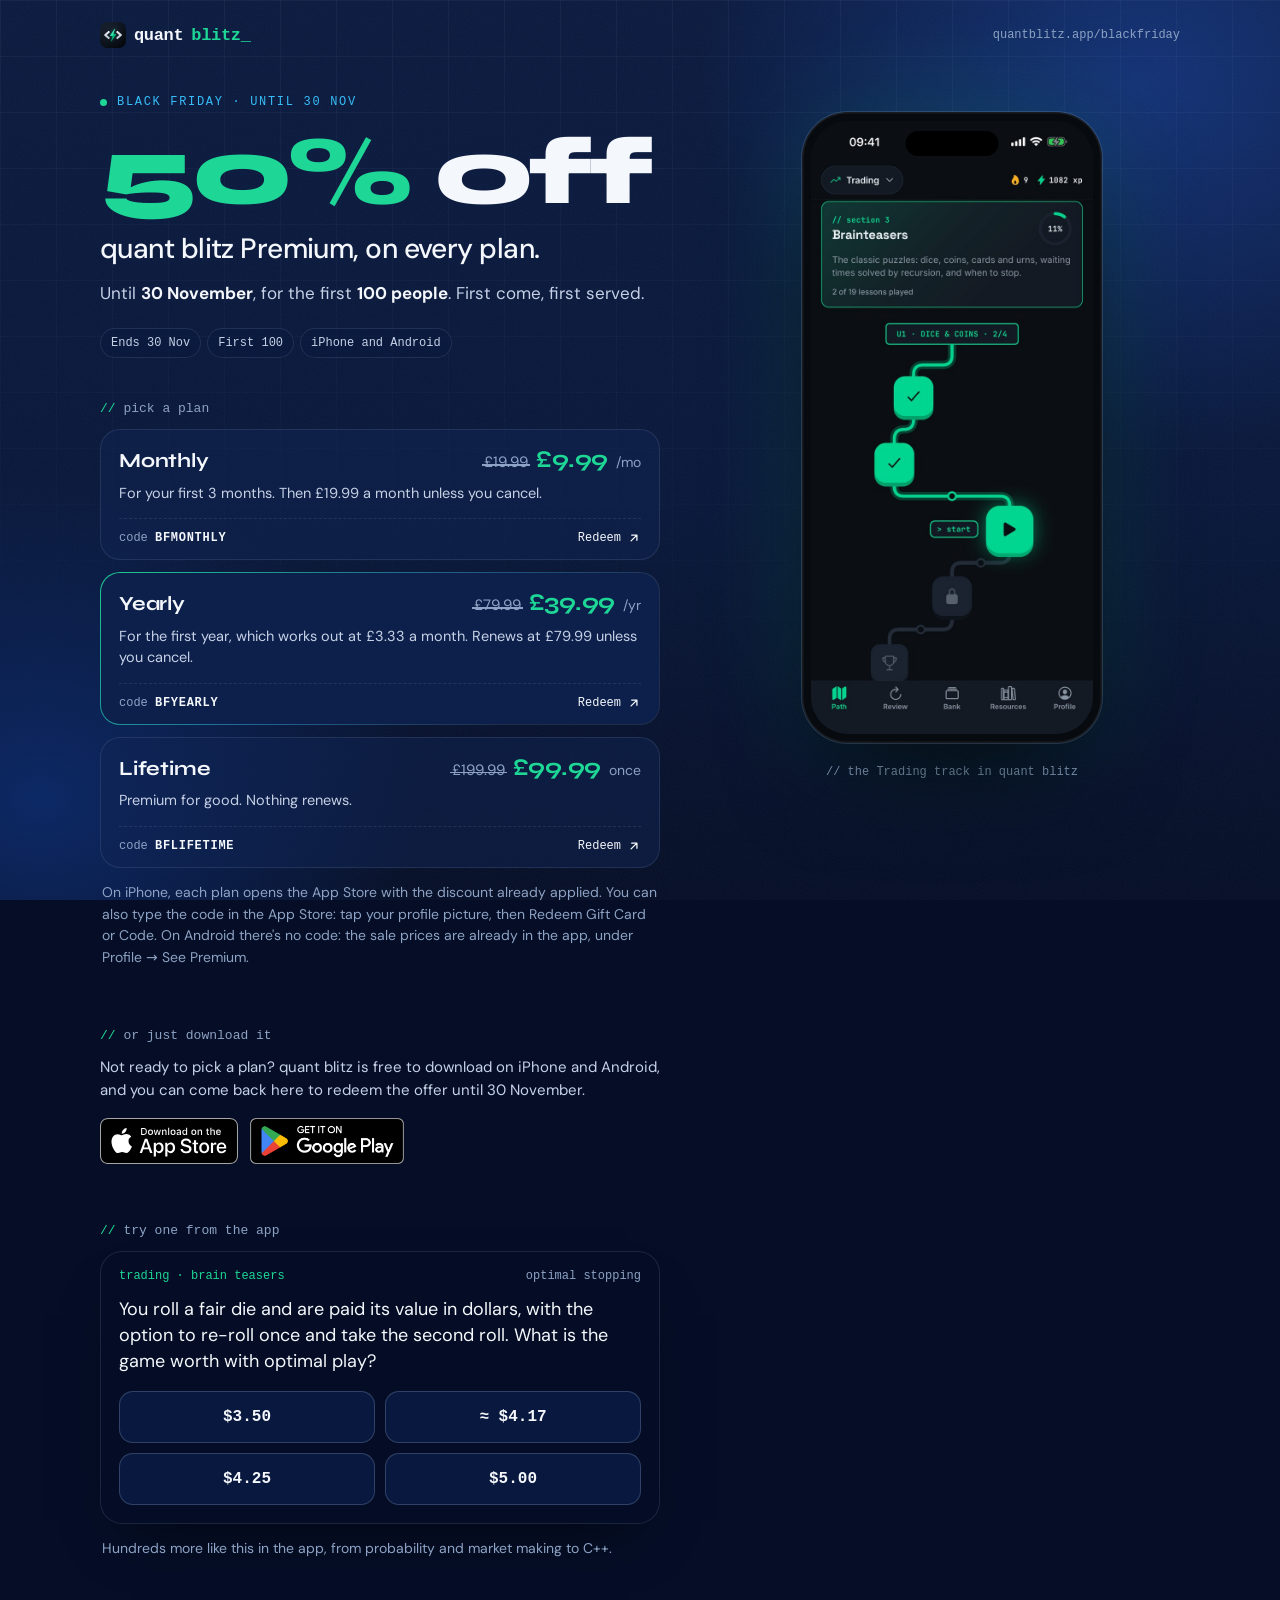
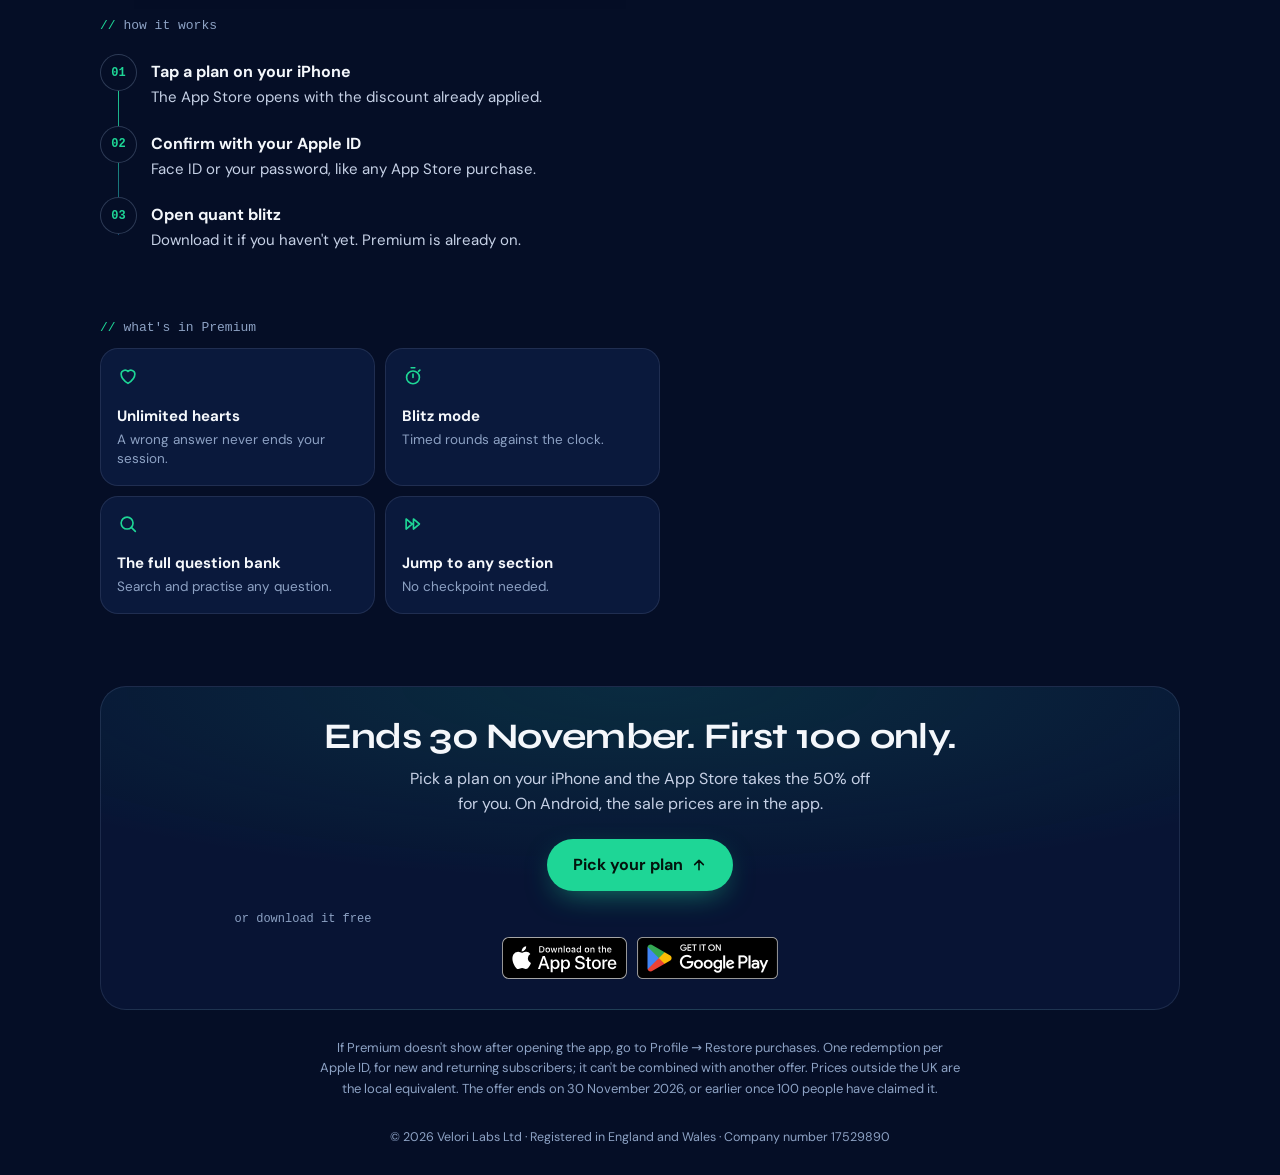
==== blackfriday/index.html @ fae6f314 "Update quant blitz pages" ====
<!doctype html>
<html lang="en-GB">
  <head>
    <meta charset="utf-8" />
    <meta name="viewport" content="width=device-width, initial-scale=1, viewport-fit=cover" />
    <title>Black Friday: 50% off quant blitz Premium</title>
    <meta
      name="description"
      content="Black Friday: 50% off quant blitz Premium on every plan, monthly, yearly or lifetime. Until 30 November, first 100 only."
    />
    <meta name="robots" content="noindex" />
    <link rel="canonical" href="https://quantblitz.app/blackfriday/" />
    <link rel="icon" href="../favicon.svg" type="image/svg+xml" />
    <link rel="icon" href="../favicon.png" type="image/png" sizes="32x32" />
    <link rel="apple-touch-icon" href="../apple-touch-icon.png" />
    <meta name="theme-color" content="#0a1a3f" />
    <meta name="apple-itunes-app" content="app-id=6820223409" />
    <meta property="og:type" content="website" />
    <meta property="og:site_name" content="quant blitz" />
    <meta property="og:title" content="Black Friday: 50% off quant blitz Premium" />
    <meta
      property="og:description"
      content="50% off every plan of the quant interview prep app. Until 30 November, first 100 only."
    />
    <meta property="og:url" content="https://quantblitz.app/blackfriday/" />
    <meta property="og:image" content="https://quantblitz.app/img/blackfriday-og.jpg" />
    <meta property="og:image:width" content="1200" />
    <meta property="og:image:height" content="630" />
    <meta
      property="og:image:alt"
      content="quant blitz Black Friday: 50% off Premium until 30 November"
    />
    <meta name="twitter:card" content="summary_large_image" />
    <link rel="preload" href="../fonts/syne-800.woff2" as="font" type="font/woff2" crossorigin />
    <link rel="preload" href="../fonts/dm-sans-400.woff2" as="font" type="font/woff2" crossorigin />
    <script>
      document.documentElement.classList.add('js');
    </script>
    <style>
      @font-face {
        font-family: 'Syne';
        src: url('../fonts/syne-800.woff2') format('woff2');
        font-weight: 800;
        font-display: swap;
      }
      @font-face {
        font-family: 'Syne';
        src: url('../fonts/syne-700.woff2') format('woff2');
        font-weight: 700;
        font-display: swap;
      }
      @font-face {
        font-family: 'DM Sans';
        src: url('../fonts/dm-sans-400.woff2') format('woff2');
        font-weight: 400;
        font-display: swap;
      }
      @font-face {
        font-family: 'DM Sans';
        src: url('../fonts/dm-sans-500.woff2') format('woff2');
        font-weight: 500;
        font-display: swap;
      }
      @font-face {
        font-family: 'DM Sans';
        src: url('../fonts/dm-sans-700.woff2') format('woff2');
        font-weight: 700;
        font-display: swap;
      }

      /* The offer pages' navy, with quant blitz green for prices and actions. */
      :root {
        color-scheme: dark;
        --abyss: #050e26;
        --navy: #0a1a3f;
        --surface: rgba(16, 36, 82, 0.5);
        --surface-solid: #0d204c;
        --line: rgba(141, 162, 196, 0.16);
        --line-strong: rgba(141, 162, 196, 0.3);
        --text: #f4f7fb;
        --body: #c6d1e6;
        --muted: #8da2c4;
        --sky: #38bdf8;
        --green: #1ed696;
        --on-green: #03140d;
        --red: #ff7b7b;
        --ease: cubic-bezier(0.2, 0.7, 0.2, 1);
        --mono: ui-monospace, 'SF Mono', SFMono-Regular, Menlo, Consolas, monospace;
        --display: 'Syne', 'DM Sans', system-ui, sans-serif;
        --sans: 'DM Sans', system-ui, -apple-system, sans-serif;
      }
      * {
        box-sizing: border-box;
      }
      html {
        -webkit-text-size-adjust: 100%;
        background: var(--abyss);
      }
      body {
        margin: 0;
        min-height: 100vh;
        color: var(--text);
        font: 400 16px/1.55 var(--sans);
        -webkit-font-smoothing: antialiased;
        overflow-x: hidden;
      }
      ::selection {
        background: rgba(30, 214, 150, 0.3);
      }
      img {
        display: block;
        max-width: 100%;
      }
      svg {
        flex: none;
      }

      /* Backdrop: two slow glows, the slides' grid fading out downwards, and a little grain. */
      .backdrop {
        position: fixed;
        inset: 0;
        z-index: -1;
        overflow: hidden;
        pointer-events: none;
        background: linear-gradient(180deg, var(--navy) 0%, #08173a 55%, var(--abyss) 100%);
      }
      .backdrop::before,
      .backdrop::after {
        content: '';
        position: absolute;
        border-radius: 50%;
      }
      .backdrop::before {
        width: 900px;
        height: 760px;
        right: -320px;
        top: -300px;
        background: radial-gradient(closest-side, rgba(37, 99, 235, 0.32), transparent);
        animation: drift 24s ease-in-out infinite alternate;
      }
      .backdrop::after {
        width: 760px;
        height: 640px;
        left: -340px;
        bottom: -220px;
        background: radial-gradient(closest-side, rgba(13, 43, 107, 0.9), transparent);
        animation: drift 28s ease-in-out infinite alternate-reverse;
      }
      .backdrop .grid {
        position: absolute;
        inset: 0;
        background-image:
          linear-gradient(rgba(141, 162, 196, 0.07) 1px, transparent 1px),
          linear-gradient(90deg, rgba(141, 162, 196, 0.07) 1px, transparent 1px);
        background-size: 56px 56px;
        -webkit-mask-image: linear-gradient(180deg, #000 0%, rgba(0, 0, 0, 0.12) 75%, transparent);
        mask-image: linear-gradient(180deg, #000 0%, rgba(0, 0, 0, 0.12) 75%, transparent);
      }
      .backdrop .grain {
        position: absolute;
        inset: 0;
        opacity: 0.05;
        background-image: url("data:image/svg+xml,%3Csvg xmlns='http://www.w3.org/2000/svg' width='180' height='180'%3E%3Cfilter id='n'%3E%3CfeTurbulence type='fractalNoise' baseFrequency='.85' numOctaves='3' stitchTiles='stitch'/%3E%3C/filter%3E%3Crect width='100%25' height='100%25' filter='url(%23n)'/%3E%3C/svg%3E");
      }
      @keyframes drift {
        to {
          transform: translate3d(-70px, 90px, 0) scale(1.08);
        }
      }

      /* Entrances: everything marked data-reveal rises in once, staggered by --d. */
      .js [data-reveal] {
        opacity: 0;
        transform: translateY(14px);
        filter: blur(4px);
        transition:
          opacity 0.7s var(--ease) var(--d, 0s),
          transform 0.7s var(--ease) var(--d, 0s),
          filter 0.7s var(--ease) var(--d, 0s),
          border-color 0.25s var(--ease);
      }
      .js [data-reveal].in {
        opacity: 1;
        transform: none;
        filter: none;
      }

      /* Header */
      .top {
        max-width: 1120px;
        margin: 0 auto;
        padding: max(22px, env(safe-area-inset-top)) 20px 0;
        display: flex;
        align-items: center;
        justify-content: space-between;
      }
      .lockup {
        display: flex;
        align-items: center;
        gap: 12px;
      }
      .lockup .bts {
        width: auto;
        height: 22px;
      }
      .lockup .x {
        color: var(--muted);
        font-size: 15px;
      }
      .wordmark {
        display: inline-flex;
        align-items: center;
        gap: 8px;
        font: 700 17px/1 var(--mono);
        letter-spacing: -0.02em;
        white-space: nowrap;
      }
      .wordmark img {
        width: 26px;
        height: 26px;
        border-radius: 7px;
      }
      .wordmark em {
        font-style: normal;
        color: var(--green);
      }
      .cursor {
        animation: blink 1.1s steps(1) infinite;
      }
      @keyframes blink {
        50% {
          opacity: 0;
        }
      }
      .top .where {
        display: none;
        font: 500 12px/1 var(--mono);
        color: var(--muted);
      }

      /* Layout: one column on phones; content and a sticky phone side by side on wide screens. */
      .layout {
        max-width: 1120px;
        margin: 0 auto;
        padding: 0 20px;
      }

      /* Hero */
      .hero {
        padding: 48px 0 0;
      }
      .label {
        display: flex;
        align-items: center;
        gap: 10px;
        margin: 0 0 20px;
        font: 500 12px/1 var(--mono);
        letter-spacing: 0.14em;
        text-transform: uppercase;
        color: var(--sky);
      }
      .dot {
        width: 7px;
        height: 7px;
        border-radius: 50%;
        background: var(--green);
        animation: pulse 2.4s var(--ease) infinite;
      }
      @keyframes pulse {
        0% {
          box-shadow: 0 0 0 0 rgba(30, 214, 150, 0.55);
        }
        70%,
        100% {
          box-shadow: 0 0 0 9px rgba(30, 214, 150, 0);
        }
      }
      h1 {
        margin: 0;
        font-weight: 400;
      }
      h1 .big {
        display: block;
        font: 800 clamp(48px, 15vw, 96px) / 0.92 var(--display);
        letter-spacing: -0.045em;
      }
      h1 .big em {
        font-style: normal;
        color: var(--green);
      }
      h1 .rest {
        display: block;
        margin-top: 16px;
        font: 500 clamp(22px, 6vw, 28px) / 1.2 var(--sans);
        letter-spacing: -0.02em;
        text-wrap: balance;
      }
      .lede {
        margin: 14px 0 0;
        font-size: 17px;
        color: var(--body);
      }
      .lede strong {
        color: var(--text);
        font-weight: 700;
      }
      .facts {
        display: flex;
        flex-wrap: wrap;
        gap: 6px;
        margin: 22px 0 0;
        padding: 0;
        list-style: none;
      }
      .facts li {
        padding: 8px 10px;
        border: 1px solid var(--line);
        border-radius: 999px;
        background: rgba(10, 26, 63, 0.55);
        font: 500 12px/1 var(--mono);
        color: var(--body);
      }

      /* Section labels, in the app's code-comment style */
      .kicker {
        margin: 0 0 14px;
        font: 500 13px/1 var(--mono);
        color: var(--muted);
      }
      .kicker b {
        font-weight: 500;
        color: var(--green);
      }
      section + section {
        margin-top: 60px;
      }
      .plans {
        margin-top: 44px;
        scroll-margin-top: 24px;
      }

      /* Plans */
      .plan-list {
        display: grid;
        gap: 12px;
      }
      .plan {
        position: relative;
        isolation: isolate;
        display: block;
        overflow: hidden;
        padding: 18px 18px 14px;
        border: 1px solid var(--line);
        border-radius: 20px;
        background: var(--surface);
        color: var(--text);
        text-decoration: none;
        -webkit-tap-highlight-color: transparent;
      }
      .plan::before {
        content: '';
        position: absolute;
        inset: 0;
        z-index: -1;
        opacity: 0;
        transition: opacity 0.3s var(--ease);
        background: radial-gradient(
          340px circle at var(--mx, 50%) var(--my, 0%),
          rgba(56, 189, 248, 0.14),
          transparent 65%
        );
      }
      .plan:hover {
        border-color: var(--line-strong);
      }
      .plan:hover::before {
        opacity: 1;
      }
      .js .plan.in:active,
      .plan:active {
        transform: scale(0.985);
        transition-duration: 0.12s;
        transition-delay: 0s;
      }
      .plan:focus-visible {
        outline: 2px solid var(--green);
        outline-offset: 3px;
      }
      .plan.featured {
        border-color: transparent;
        background:
          linear-gradient(var(--surface-solid), var(--surface-solid)) padding-box,
          linear-gradient(
              140deg,
              rgba(30, 214, 150, 0.95),
              rgba(56, 189, 248, 0.45) 45%,
              rgba(141, 162, 196, 0.16) 80%
            )
            border-box;
      }
      .plan-row {
        display: flex;
        flex-wrap: wrap;
        align-items: baseline;
        justify-content: space-between;
        gap: 6px 12px;
      }
      .name {
        font: 700 20px/1.2 var(--display);
        letter-spacing: -0.01em;
      }
      .price {
        display: flex;
        align-items: baseline;
        gap: 8px;
        white-space: nowrap;
        font-variant-numeric: tabular-nums;
      }
      .was {
        position: relative;
        color: var(--muted);
        font-size: 15px;
        text-decoration: none;
      }
      .was::after {
        content: '';
        position: absolute;
        left: -2px;
        right: -2px;
        top: 55%;
        height: 1.5px;
        background: currentColor;
        transform: scaleX(0);
        transform-origin: left;
        transition: transform 0.5s var(--ease) calc(var(--d, 0s) + 0.45s);
      }
      html:not(.js) .was::after,
      .in .was::after {
        transform: scaleX(1);
      }
      .now {
        font: 700 24px/1 var(--display);
        letter-spacing: -0.02em;
        color: var(--green);
      }
      .per {
        font-size: 14px;
        color: var(--muted);
      }
      .note {
        margin: 8px 0 0;
        font-size: 14.5px;
        line-height: 1.5;
        color: var(--body);
      }
      .plan-foot {
        display: flex;
        align-items: center;
        justify-content: space-between;
        margin-top: 14px;
        padding-top: 12px;
        border-top: 1px dashed var(--line);
        font: 500 12px/1 var(--mono);
        color: var(--muted);
      }
      .plan-foot b {
        font-weight: 600;
        letter-spacing: 0.06em;
        color: var(--text);
      }
      .go {
        display: inline-flex;
        align-items: center;
        gap: 6px;
        color: var(--text);
      }
      .go svg {
        transition: transform 0.25s var(--ease);
      }
      .plan:hover .go svg {
        transform: translate(2px, -2px);
      }
      .hint {
        margin: 14px 2px 0;
        font-size: 14px;
        color: var(--muted);
      }

      /* Try a question */
      .q-card {
        padding: 18px;
        border: 1px solid var(--line);
        border-radius: 22px;
        background: rgba(5, 14, 38, 0.72);
        box-shadow: 0 30px 60px -34px rgba(0, 0, 0, 0.7);
      }
      .q-meta {
        display: flex;
        justify-content: space-between;
        gap: 12px;
        font: 500 12px/1 var(--mono);
        color: var(--muted);
      }
      .q-meta .sec {
        color: var(--green);
      }
      .q {
        margin: 14px 0 16px;
        font-size: 18px;
        line-height: 1.45;
      }
      .opts {
        display: grid;
        grid-template-columns: 1fr 1fr;
        gap: 10px;
      }
      .opt {
        appearance: none;
        min-height: 52px;
        padding: 0 12px;
        border: 1px solid var(--line-strong);
        border-radius: 14px;
        background: rgba(14, 33, 80, 0.6);
        color: var(--text);
        font: 600 16px/1 var(--mono);
        cursor: pointer;
        -webkit-tap-highlight-color: transparent;
        transition:
          background-color 0.2s,
          border-color 0.2s,
          color 0.2s,
          opacity 0.3s,
          transform 0.15s var(--ease);
      }
      .opt:hover {
        border-color: var(--sky);
      }
      .opt:active {
        transform: scale(0.97);
      }
      .opt:focus-visible {
        outline: 2px solid var(--sky);
        outline-offset: 2px;
      }
      .opt[disabled] {
        cursor: default;
      }
      .opt.right {
        border-color: var(--green);
        background: rgba(30, 214, 150, 0.16);
        color: var(--green);
      }
      .opt.wrong {
        border-color: var(--red);
        background: rgba(255, 123, 123, 0.12);
        color: var(--red);
        animation: shake 0.4s var(--ease);
      }
      .answered .opt:not(.right):not(.wrong) {
        opacity: 0.4;
      }
      @keyframes shake {
        20% {
          transform: translateX(-4px);
        }
        40% {
          transform: translateX(4px);
        }
        60% {
          transform: translateX(-2px);
        }
        80% {
          transform: translateX(2px);
        }
      }
      .explain {
        display: grid;
        grid-template-rows: 0fr;
        transition: grid-template-rows 0.45s var(--ease);
      }
      .explain > div {
        overflow: hidden;
      }
      .answered .explain {
        grid-template-rows: 1fr;
      }
      .explain p {
        margin: 16px 0 0;
        padding-top: 14px;
        border-top: 1px dashed var(--line);
        font-size: 15px;
        color: var(--body);
      }
      .verdict {
        display: block;
        margin-bottom: 8px;
        font: 700 12px/1 var(--mono);
        letter-spacing: 0.08em;
        text-transform: uppercase;
      }
      .more {
        margin: 14px 2px 0;
        font-size: 14px;
        color: var(--muted);
      }

      /* How it works: a line draws down through the three steps */
      .steps {
        position: relative;
        margin: 0;
        padding: 0;
        list-style: none;
      }
      .steps::before {
        content: '';
        position: absolute;
        left: 18px;
        top: 26px;
        bottom: 26px;
        width: 1px;
        background: linear-gradient(var(--green), rgba(56, 189, 248, 0.35));
        transform: scaleY(0);
        transform-origin: top;
        transition: transform 1.1s var(--ease) 0.3s;
      }
      html:not(.js) .steps::before,
      .steps.in::before {
        transform: scaleY(1);
      }
      .steps li {
        display: grid;
        grid-template-columns: 37px 1fr;
        gap: 14px;
        padding: 8px 0;
      }
      .n {
        position: relative;
        display: grid;
        place-items: center;
        width: 37px;
        height: 37px;
        border: 1px solid var(--line-strong);
        border-radius: 50%;
        background: var(--abyss);
        font: 600 12px/1 var(--mono);
        color: var(--green);
      }
      .t {
        padding-top: 6px;
      }
      .t b {
        display: block;
        font-weight: 700;
      }
      .t span {
        font-size: 15px;
        color: var(--body);
      }

      /* What's in Premium */
      .features {
        display: grid;
        grid-template-columns: 1fr 1fr;
        gap: 10px;
      }
      .feature {
        padding: 16px;
        border: 1px solid var(--line);
        border-radius: 18px;
        background: var(--surface);
      }
      .feature svg {
        width: 22px;
        height: 22px;
        color: var(--green);
      }
      .feature b {
        display: block;
        margin-top: 12px;
        font-size: 15px;
        line-height: 1.25;
      }
      .feature span {
        display: block;
        margin-top: 4px;
        font-size: 13.5px;
        line-height: 1.45;
        color: var(--muted);
      }

      /* The phone */
      .device-wrap {
        display: grid;
        justify-items: center;
        margin: 64px auto 0;
      }
      .tilt {
        transition: transform 0.8s var(--ease);
      }
      .device {
        position: relative;
        width: min(290px, 76vw);
        padding: 9px;
        border-radius: 46px;
        background: #070a0f;
        box-shadow:
          inset 0 0 0 1.5px rgba(255, 255, 255, 0.07),
          0 0 0 1px rgba(141, 162, 196, 0.22),
          0 50px 100px -30px rgba(0, 0, 0, 0.75),
          0 0 120px -10px rgba(30, 214, 150, 0.2);
        animation: float 7s ease-in-out infinite;
      }
      .device img {
        width: 100%;
        height: auto;
        border-radius: 37px;
      }
      .device::after {
        content: '';
        position: absolute;
        top: 19px;
        left: 50%;
        width: 31%;
        height: 25px;
        border-radius: 20px;
        background: #000;
        transform: translateX(-50%);
      }
      @keyframes float {
        50% {
          transform: translateY(-8px);
        }
      }
      .device-cap {
        margin: 20px 0 0;
        font: 500 12px/1.5 var(--mono);
        color: var(--muted);
        text-align: center;
      }

      /* Closing */
      .closing {
        max-width: 1120px;
        margin: 72px auto 0;
        padding: 0 20px;
      }
      .closing-card {
        padding: 30px 22px;
        border: 1px solid var(--line);
        border-radius: 26px;
        background:
          radial-gradient(120% 100% at 50% 0%, rgba(30, 214, 150, 0.12), transparent 60%),
          rgba(10, 26, 63, 0.6);
        text-align: center;
      }
      .closing h2 {
        margin: 0;
        font: 700 clamp(26px, 7vw, 36px) / 1.12 var(--display);
        letter-spacing: -0.02em;
        text-wrap: balance;
      }
      .closing-card p {
        margin: 10px auto 22px;
        max-width: 30em;
        color: var(--body);
      }
      .btn {
        display: inline-flex;
        align-items: center;
        justify-content: center;
        gap: 8px;
        min-height: 52px;
        padding: 0 26px;
        border-radius: 999px;
        background: var(--green);
        color: var(--on-green);
        font: 700 16px/1 var(--sans);
        text-decoration: none;
        box-shadow: 0 10px 30px -10px rgba(30, 214, 150, 0.6);
        -webkit-tap-highlight-color: transparent;
        transition:
          transform 0.2s var(--ease),
          box-shadow 0.2s var(--ease);
      }
      .btn:hover {
        transform: translateY(-1px);
        box-shadow: 0 14px 34px -10px rgba(30, 214, 150, 0.75);
      }
      .btn:active {
        transform: scale(0.98);
      }
      .btn:focus-visible {
        outline: 2px solid var(--text);
        outline-offset: 3px;
      }
      .get-copy {
        margin: 0 0 16px;
        font-size: 15px;
        color: var(--body);
      }
      /* Official store badges, same height, unaltered (Apple and Google badge guidelines) */
      .stores {
        display: flex;
        flex-wrap: wrap;
        align-items: center;
        gap: 12px;
      }
      .stores a {
        display: block;
        border-radius: 9px;
        -webkit-tap-highlight-color: transparent;
        transition: transform 0.2s var(--ease);
      }
      .stores a:hover {
        transform: translateY(-1px);
      }
      .stores a:active {
        transform: scale(0.97);
      }
      .stores a:focus-visible {
        outline: 2px solid var(--green);
        outline-offset: 3px;
      }
      .stores img {
        width: auto;
        height: 46px;
      }
      .closing .stores {
        justify-content: center;
        gap: 10px;
      }
      .closing .stores img {
        height: 42px;
      }
      .closing-card .or {
        margin: 22px 0 12px;
        font: 500 12px/1 var(--mono);
        color: var(--muted);
      }
      .fine {
        max-width: 640px;
        margin: 28px auto 0;
        font-size: 13px;
        line-height: 1.6;
        color: var(--muted);
        text-align: center;
      }
      footer {
        padding: 28px 20px calc(96px + env(safe-area-inset-bottom));
        font-size: 12.5px;
        color: var(--muted);
        text-align: center;
      }
      footer p {
        margin: 0;
      }

      /* Sticky bar on phones once the plans are scrolled past */
      .bar {
        position: fixed;
        left: 12px;
        right: 12px;
        bottom: max(12px, env(safe-area-inset-bottom));
        z-index: 10;
        display: flex;
        align-items: center;
        justify-content: space-between;
        gap: 12px;
        max-width: 520px;
        margin: 0 auto;
        padding: 8px 8px 8px 16px;
        border: 1px solid var(--line-strong);
        border-radius: 18px;
        background: rgba(5, 14, 38, 0.82);
        -webkit-backdrop-filter: blur(14px) saturate(140%);
        backdrop-filter: blur(14px) saturate(140%);
        transform: translateY(160%);
        transition: transform 0.45s var(--ease);
      }
      .bar.show {
        transform: none;
      }
      .bar span {
        font-size: 14px;
        color: var(--body);
      }
      .bar b {
        color: var(--text);
      }
      .bar .btn {
        min-height: 42px;
        padding: 0 18px;
        font-size: 14px;
        box-shadow: none;
      }

      @media (min-width: 720px) {
        .top .where {
          display: block;
        }
      }
      @media (min-width: 960px) {
        .layout {
          display: grid;
          grid-template-columns: minmax(0, 560px) minmax(0, 1fr);
          gap: 64px;
          align-items: start;
        }
        .device-wrap {
          position: sticky;
          top: 40px;
          margin-top: 0;
          padding-top: 64px;
        }
        .device {
          width: 300px;
        }
        .bar {
          display: none;
        }
        footer {
          padding-bottom: max(28px, env(safe-area-inset-bottom));
        }
      }
      @media (prefers-reduced-motion: no-preference) {
        html {
          scroll-behavior: smooth;
        }
      }
      @media (prefers-reduced-motion: reduce) {
        *,
        *::before,
        *::after {
          animation: none !important;
          transition-duration: 0.01ms !important;
          transition-delay: 0s !important;
        }
      }
    </style>
  </head>
  <body>
    <div class="backdrop" aria-hidden="true">
      <div class="grid"></div>
      <div class="grain"></div>
    </div>

    <header class="top">
      <div class="lockup" data-reveal>
        <span class="wordmark"
          ><img src="../img/quant-blitz.png" alt="" width="26" height="26" />quant
          <em>blitz<span class="cursor" aria-hidden="true">_</span></em></span
        >
      </div>
      <span class="where">quantblitz.app/blackfriday</span>
    </header>

    <div class="layout">
      <main>
        <section class="hero">
          <p class="label" data-reveal style="--d: 0.05s">
            <span class="dot"></span>Black Friday · until 30 Nov
          </p>
          <h1 data-reveal style="--d: 0.12s">
            <span class="big"><em>50%</em> off</span>
            <span class="rest">quant blitz Premium, on every plan.</span>
          </h1>
          <p class="lede" data-reveal style="--d: 0.2s">
            Until <strong>30 November</strong>, for the first <strong>100 people</strong>. First
            come, first served.
          </p>
          <ul class="facts" data-reveal style="--d: 0.28s" aria-label="Offer details">
            <li>Ends 30 Nov</li>
            <li>First 100</li>
            <li>iPhone and Android</li>
          </ul>
        </section>

        <section class="plans" id="plans" aria-labelledby="plans-title">
          <p class="kicker" id="plans-title" data-reveal style="--d: 0.3s"><b>//</b> pick a plan</p>
          <div class="plan-list">
            <a
              class="plan"
              data-reveal
              style="--d: 0.36s"
              href="https://apps.apple.com/redeem?ctx=offercodes&amp;id=6820223409&amp;code=BFMONTHLY"
            >
              <div class="plan-row">
                <span class="name">Monthly</span>
                <span class="price"
                  ><s class="was">£19.99</s><span class="now">£9.99</span
                  ><span class="per">/mo</span></span
                >
              </div>
              <p class="note">For your first 3 months. Then £19.99 a month unless you cancel.</p>
              <div class="plan-foot">
                <span>code <b>BFMONTHLY</b></span>
                <span class="go"
                  >Redeem
                  <svg
                    width="14"
                    height="14"
                    viewBox="0 0 24 24"
                    fill="none"
                    stroke="currentColor"
                    stroke-width="2.2"
                    stroke-linecap="round"
                    stroke-linejoin="round"
                    aria-hidden="true"
                  >
                    <path d="M7 17 17 7M8 7h9v9" /></svg
                ></span>
              </div>
            </a>
            <a
              class="plan featured"
              data-reveal
              style="--d: 0.44s"
              href="https://apps.apple.com/redeem?ctx=offercodes&amp;id=6820223409&amp;code=BFYEARLY"
            >
              <div class="plan-row">
                <span class="name">Yearly</span>
                <span class="price"
                  ><s class="was">£79.99</s><span class="now">£39.99</span
                  ><span class="per">/yr</span></span
                >
              </div>
              <p class="note">
                For the first year, which works out at £3.33 a month. Renews at £79.99 unless you
                cancel.
              </p>
              <div class="plan-foot">
                <span>code <b>BFYEARLY</b></span>
                <span class="go"
                  >Redeem
                  <svg
                    width="14"
                    height="14"
                    viewBox="0 0 24 24"
                    fill="none"
                    stroke="currentColor"
                    stroke-width="2.2"
                    stroke-linecap="round"
                    stroke-linejoin="round"
                    aria-hidden="true"
                  >
                    <path d="M7 17 17 7M8 7h9v9" /></svg
                ></span>
              </div>
            </a>
            <a
              class="plan"
              data-reveal
              style="--d: 0.52s"
              href="https://apps.apple.com/redeem?ctx=offercodes&amp;id=6820223409&amp;code=BFLIFETIME"
            >
              <div class="plan-row">
                <span class="name">Lifetime</span>
                <span class="price"
                  ><s class="was">£199.99</s><span class="now">£99.99</span
                  ><span class="per">once</span></span
                >
              </div>
              <p class="note">Premium for good. Nothing renews.</p>
              <div class="plan-foot">
                <span>code <b>BFLIFETIME</b></span>
                <span class="go"
                  >Redeem
                  <svg
                    width="14"
                    height="14"
                    viewBox="0 0 24 24"
                    fill="none"
                    stroke="currentColor"
                    stroke-width="2.2"
                    stroke-linecap="round"
                    stroke-linejoin="round"
                    aria-hidden="true"
                  >
                    <path d="M7 17 17 7M8 7h9v9" /></svg
                ></span>
              </div>
            </a>
          </div>
          <p class="hint" data-reveal>
            On iPhone, each plan opens the App Store with the discount already applied. You can also
            type the code in the App Store: tap your profile picture, then Redeem Gift Card or Code.
            On Android there's no code: the sale prices are already in the app, under Profile → See
            Premium.
          </p>
        </section>

        <section class="get" aria-labelledby="get-title">
          <p class="kicker" id="get-title" data-reveal><b>//</b> or just download it</p>
          <p class="get-copy" data-reveal>
            Not ready to pick a plan? quant blitz is free to download on iPhone and Android, and you
            can come back here to redeem the offer until 30 November.
          </p>
          <div class="stores" data-reveal>
            <a href="https://apps.apple.com/gb/app/quant-blitz-interview-prep/id6820223409"
              ><img
                src="../img/badge-app-store.svg"
                alt="Download on the App Store"
                width="138"
                height="46"
            /></a>
            <a href="https://play.google.com/store/apps/details?id=com.qdevblitz.app"
              ><img
                src="../img/badge-google-play.png"
                alt="Get it on Google Play"
                width="154"
                height="46"
            /></a>
          </div>
        </section>

        <section class="try" aria-labelledby="try-title">
          <p class="kicker" id="try-title" data-reveal><b>//</b> try one from the app</p>
          <div class="q-card" data-reveal>
            <div class="q-meta">
              <span class="sec">trading · brain teasers</span><span>optimal stopping</span>
            </div>
            <p class="q">
              You roll a fair die and are paid its value in dollars, with the option to re-roll once
              and take the second roll. What is the game worth with optimal play?
            </p>
            <div class="opts">
              <button class="opt" type="button">$3.50</button>
              <button class="opt" type="button">≈ $4.17</button>
              <button class="opt" type="button" data-correct="true">$4.25</button>
              <button class="opt" type="button">$5.00</button>
            </div>
            <div class="explain">
              <div>
                <p>
                  <span class="verdict" aria-live="polite"></span>Keep 4, 5 or 6, which happens half
                  the time and averages 5, and otherwise re-roll for an average of 3.5: (1/2)(5) +
                  (1/2)(3.5) = $4.25. $5.00 forgets that you only get to keep a high roll half the
                  time, and ≈ $4.17 comes from the wrong cutoff, keeping only 5 or 6 or keeping 3 as
                  well.
                </p>
              </div>
            </div>
          </div>
          <p class="more" data-reveal>
            Hundreds more like this in the app, from probability and market making to C++.
          </p>
        </section>

        <section class="how" aria-labelledby="how-title">
          <p class="kicker" id="how-title" data-reveal><b>//</b> how it works</p>
          <ol class="steps" data-reveal>
            <li>
              <span class="n">01</span
              ><span class="t"
                ><b>Tap a plan on your iPhone</b
                ><span>The App Store opens with the discount already applied.</span></span
              >
            </li>
            <li>
              <span class="n">02</span
              ><span class="t"
                ><b>Confirm with your Apple ID</b
                ><span>Face ID or your password, like any App Store purchase.</span></span
              >
            </li>
            <li>
              <span class="n">03</span
              ><span class="t"
                ><b>Open quant blitz</b
                ><span>Download it if you haven't yet. Premium is already on.</span></span
              >
            </li>
          </ol>
        </section>

        <section class="premium" aria-labelledby="premium-title">
          <p class="kicker" id="premium-title" data-reveal><b>//</b> what's in Premium</p>
          <div class="features">
            <div class="feature" data-reveal>
              <svg
                viewBox="0 0 24 24"
                fill="none"
                stroke="currentColor"
                stroke-width="1.8"
                stroke-linecap="round"
                stroke-linejoin="round"
                aria-hidden="true"
              >
                <path
                  d="M12 20s-7.5-4.6-7.5-10.2A4.3 4.3 0 0 1 12 7.1a4.3 4.3 0 0 1 7.5 2.7C19.5 15.4 12 20 12 20z"
                />
              </svg>
              <b>Unlimited hearts</b><span>A wrong answer never ends your session.</span>
            </div>
            <div class="feature" data-reveal style="--d: 0.06s">
              <svg
                viewBox="0 0 24 24"
                fill="none"
                stroke="currentColor"
                stroke-width="1.8"
                stroke-linecap="round"
                stroke-linejoin="round"
                aria-hidden="true"
              >
                <circle cx="12" cy="13.5" r="7" />
                <path d="M12 13.5V10M10 3h4M18 7l1.5-1.5" />
              </svg>
              <b>Blitz mode</b><span>Timed rounds against the clock.</span>
            </div>
            <div class="feature" data-reveal style="--d: 0.12s">
              <svg
                viewBox="0 0 24 24"
                fill="none"
                stroke="currentColor"
                stroke-width="1.8"
                stroke-linecap="round"
                stroke-linejoin="round"
                aria-hidden="true"
              >
                <circle cx="11" cy="11" r="6.5" />
                <path d="m20 20-4.4-4.4" />
              </svg>
              <b>The full question bank</b><span>Search and practise any question.</span>
            </div>
            <div class="feature" data-reveal style="--d: 0.18s">
              <svg
                viewBox="0 0 24 24"
                fill="none"
                stroke="currentColor"
                stroke-width="1.8"
                stroke-linecap="round"
                stroke-linejoin="round"
                aria-hidden="true"
              >
                <path d="M4.5 6.5 11 12l-6.5 5.5zM12.5 6.5 19 12l-6.5 5.5z" />
              </svg>
              <b>Jump to any section</b><span>No checkpoint needed.</span>
            </div>
          </div>
        </section>
      </main>

      <aside class="device-wrap" data-reveal style="--d: 0.3s" aria-label="The quant blitz app">
        <div class="tilt">
          <div class="device">
            <img
              src="../img/bts-screen.jpg"
              alt="quant blitz on iPhone: the Trading track's Brainteasers section on the path"
              width="660"
              height="1434"
            />
          </div>
        </div>
        <p class="device-cap">// the Trading track in quant blitz</p>
      </aside>
    </div>

    <section class="closing" aria-labelledby="closing-title">
      <div class="closing-card" data-reveal>
        <h2 id="closing-title">Ends 30 November. First 100 only.</h2>
        <p>
          Pick a plan on your iPhone and the App Store takes the 50% off for you. On Android, the
          sale prices are in the app.
        </p>
        <a class="btn" href="#plans"
          >Pick your plan
          <svg
            width="16"
            height="16"
            viewBox="0 0 24 24"
            fill="none"
            stroke="currentColor"
            stroke-width="2.4"
            stroke-linecap="round"
            stroke-linejoin="round"
            aria-hidden="true"
          >
            <path d="M12 19V5M5.5 11.5 12 5l6.5 6.5" /></svg
        ></a>
        <p class="or">or download it free</p>
        <div class="stores">
          <a href="https://apps.apple.com/gb/app/quant-blitz-interview-prep/id6820223409"
            ><img
              src="../img/badge-app-store.svg"
              alt="Download on the App Store"
              width="138"
              height="46"
          /></a>
          <a href="https://play.google.com/store/apps/details?id=com.qdevblitz.app"
            ><img
              src="../img/badge-google-play.png"
              alt="Get it on Google Play"
              width="154"
              height="46"
          /></a>
        </div>
      </div>
      <p class="fine">
        If Premium doesn't show after opening the app, go to Profile → Restore purchases. One
        redemption per Apple ID, for new and returning subscribers; it can't be combined with
        another offer. Prices outside the UK are the local equivalent. The offer ends on 30 November
        2026, or earlier once 100 people have claimed it.
      </p>
    </section>

    <footer>
      <p>© 2026 Velori Labs Ltd · Registered in England and Wales · Company number 17529890</p>
    </footer>

    <div class="bar" inert>
      <span><b>50% off</b> until 30 Nov</span>
      <a class="btn" href="#plans">Pick a plan</a>
    </div>

    <script>
      (() => {
        // Entrances: reveal each marked element once as it scrolls into view, then drop its stagger
        // delay so hover and press feel instant afterwards.
        const io = new IntersectionObserver(
          (entries) => {
            for (const entry of entries) {
              if (!entry.isIntersecting) continue;
              const el = entry.target;
              el.classList.add('in');
              io.unobserve(el);
              setTimeout(() => el.style.setProperty('--d', '0s'), 1500);
            }
          },
          { rootMargin: '0px 0px -6% 0px', threshold: 0.1 },
        );
        document.querySelectorAll('[data-reveal]').forEach((el) => io.observe(el));

        // Plans: a soft light follows the pointer.
        document.querySelectorAll('.plan').forEach((card) => {
          card.addEventListener('pointermove', (event) => {
            const box = card.getBoundingClientRect();
            card.style.setProperty('--mx', `${event.clientX - box.left}px`);
            card.style.setProperty('--my', `${event.clientY - box.top}px`);
          });
        });

        // The sample question, answered the way the app does it.
        const quiz = document.querySelector('.q-card');
        quiz.addEventListener('click', (event) => {
          const picked = event.target.closest('.opt');
          if (!picked || quiz.classList.contains('answered')) return;
          const right = picked.dataset.correct === 'true';
          picked.classList.add(right ? 'right' : 'wrong');
          if (!right) quiz.querySelector('.opt[data-correct]').classList.add('right');
          quiz.querySelectorAll('.opt').forEach((option) => (option.disabled = true));
          const verdict = quiz.querySelector('.verdict');
          verdict.textContent = right ? 'Correct' : 'Not quite: it’s $4.25';
          verdict.style.color = right ? 'var(--green)' : 'var(--red)';
          quiz.classList.add('answered');
        });

        // Phones: a small bar with the offer once the plans are scrolled past, hidden again at the end.
        const bar = document.querySelector('.bar');
        let pastPlans = false;
        let atEnd = false;
        const update = () => {
          const show = pastPlans && !atEnd;
          bar.classList.toggle('show', show);
          bar.inert = !show;
        };
        new IntersectionObserver(([entry]) => {
          pastPlans = !entry.isIntersecting && entry.boundingClientRect.top < 0;
          update();
        }).observe(document.getElementById('plans'));
        new IntersectionObserver(([entry]) => {
          atEnd = entry.isIntersecting;
          update();
        }).observe(document.querySelector('.closing'));

        // Wide screens with a mouse: the phone leans gently towards the pointer.
        const tilt = document.querySelector('.tilt');
        const still = matchMedia('(prefers-reduced-motion: reduce)').matches;
        if (!still && matchMedia('(pointer: fine) and (min-width: 960px)').matches) {
          let frame = 0;
          addEventListener('pointermove', (event) => {
            cancelAnimationFrame(frame);
            frame = requestAnimationFrame(() => {
              const x = event.clientX / innerWidth - 0.5;
              const y = event.clientY / innerHeight - 0.5;
              tilt.style.transform = `perspective(1400px) rotateY(${x * 8}deg) rotateX(${-y * 6}deg)`;
            });
          });
        }
      })();
    </script>
  </body>
</html>
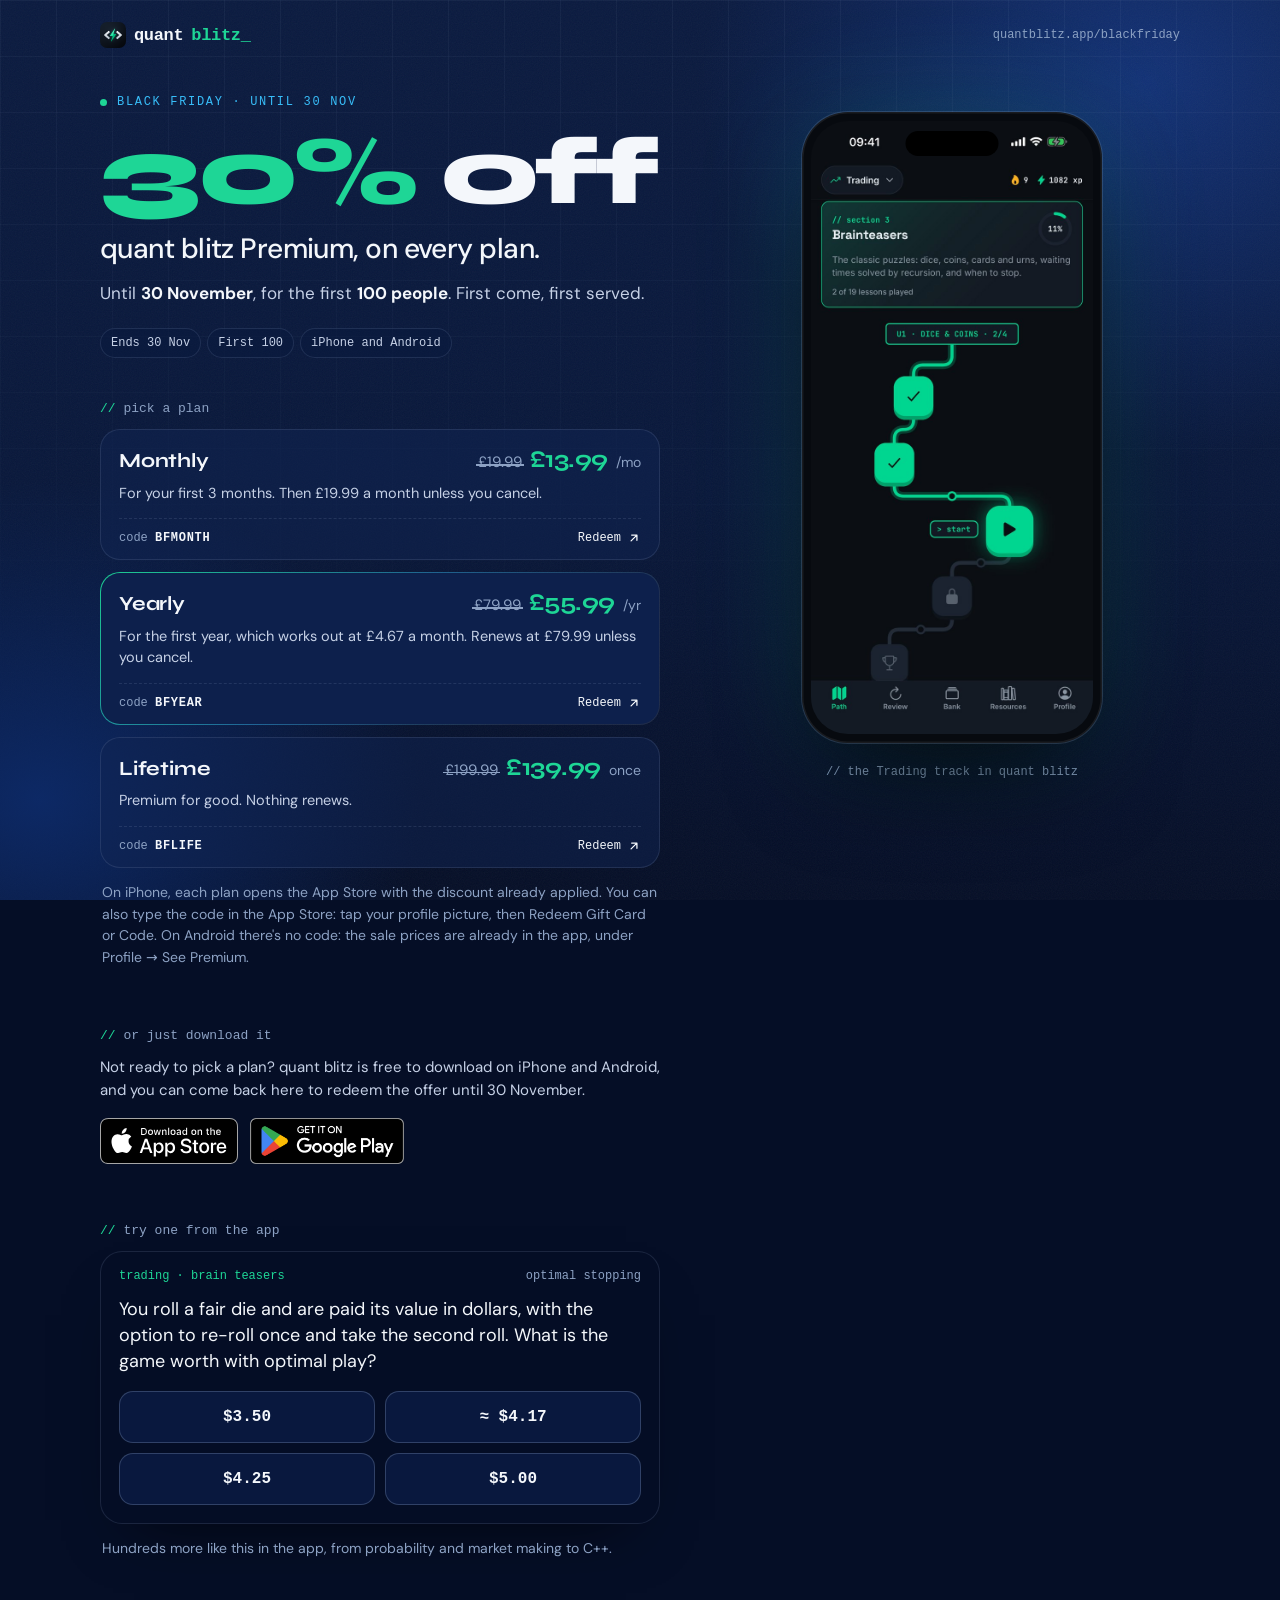
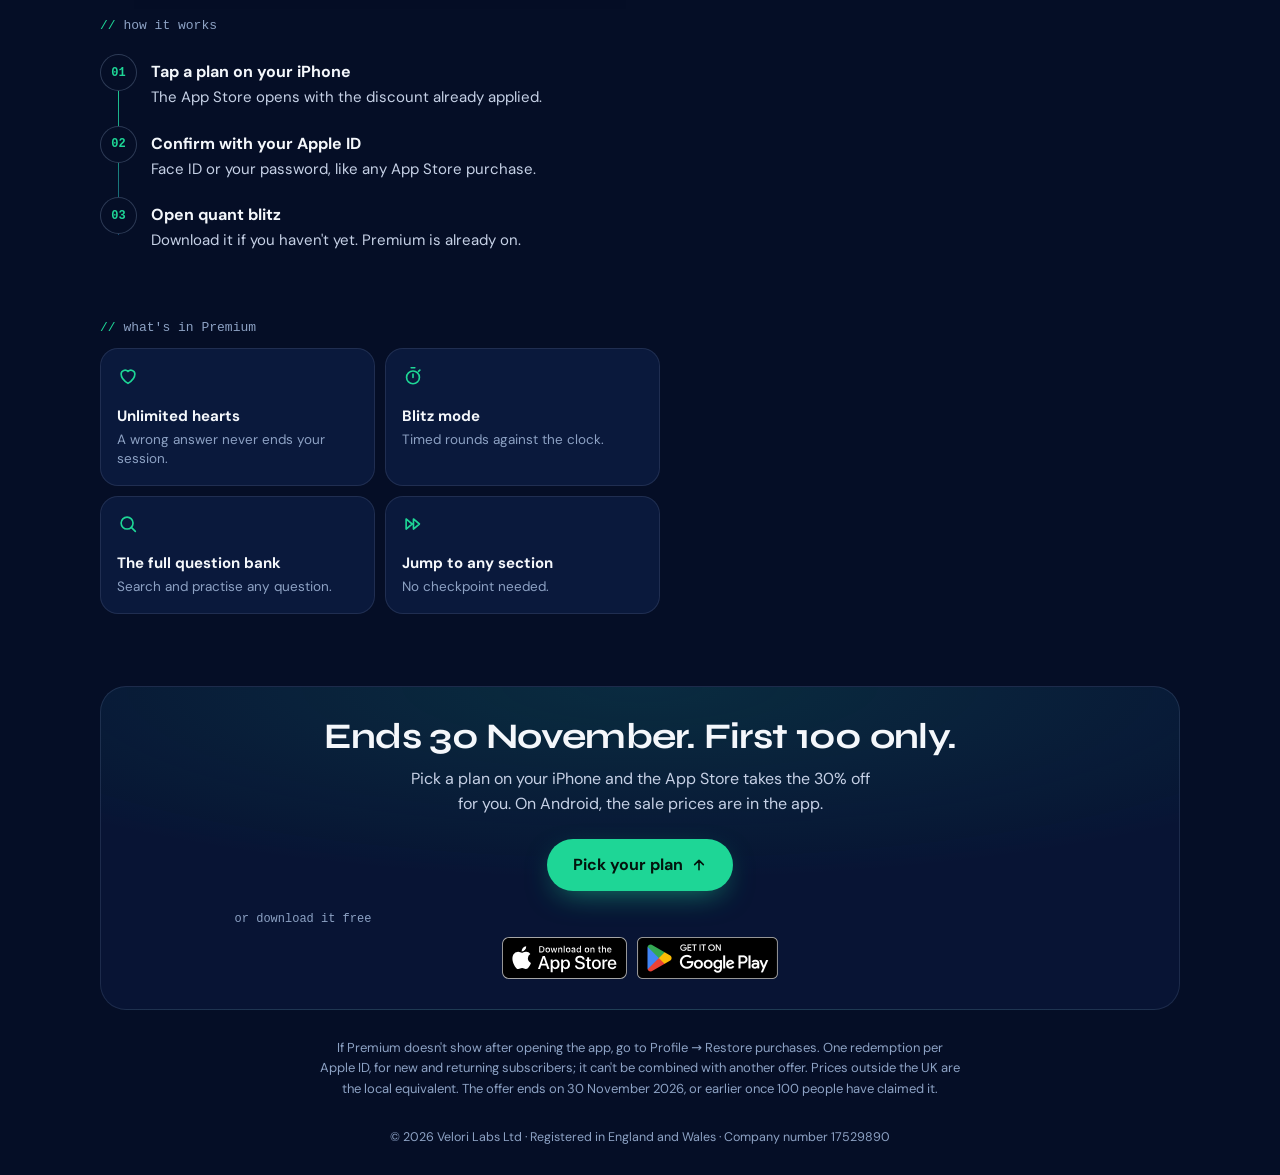
==== commit 35fa6de9: "Update quant blitz pages" ====
--- a/blackfriday/index.html
+++ b/blackfriday/index.html
@@ -3,10 +3,10 @@
   <head>
     <meta charset="utf-8" />
     <meta name="viewport" content="width=device-width, initial-scale=1, viewport-fit=cover" />
-    <title>Black Friday: 50% off quant blitz Premium</title>
+    <title>Black Friday: 30% off quant blitz Premium</title>
     <meta
       name="description"
-      content="Black Friday: 50% off quant blitz Premium on every plan, monthly, yearly or lifetime. Until 30 November, first 100 only."
+      content="Black Friday: 30% off quant blitz Premium on every plan, monthly, yearly or lifetime. Until 30 November, first 100 only."
     />
     <meta name="robots" content="noindex" />
     <link rel="canonical" href="https://quantblitz.app/blackfriday/" />
@@ -17,10 +17,10 @@
     <meta name="apple-itunes-app" content="app-id=6820223409" />
     <meta property="og:type" content="website" />
     <meta property="og:site_name" content="quant blitz" />
-    <meta property="og:title" content="Black Friday: 50% off quant blitz Premium" />
+    <meta property="og:title" content="Black Friday: 30% off quant blitz Premium" />
     <meta
       property="og:description"
-      content="50% off every plan of the quant interview prep app. Until 30 November, first 100 only."
+      content="30% off every plan of the quant interview prep app. Until 30 November, first 100 only."
     />
     <meta property="og:url" content="https://quantblitz.app/blackfriday/" />
     <meta property="og:image" content="https://quantblitz.app/img/blackfriday-og.jpg" />
@@ -28,7 +28,7 @@
     <meta property="og:image:height" content="630" />
     <meta
       property="og:image:alt"
-      content="quant blitz Black Friday: 50% off Premium until 30 November"
+      content="quant blitz Black Friday: 30% off Premium until 30 November"
     />
     <meta name="twitter:card" content="summary_large_image" />
     <link rel="preload" href="../fonts/syne-800.woff2" as="font" type="font/woff2" crossorigin />
@@ -961,7 +961,7 @@
             <span class="dot"></span>Black Friday · until 30 Nov
           </p>
           <h1 data-reveal style="--d: 0.12s">
-            <span class="big"><em>50%</em> off</span>
+            <span class="big"><em>30%</em> off</span>
             <span class="rest">quant blitz Premium, on every plan.</span>
           </h1>
           <p class="lede" data-reveal style="--d: 0.2s">
@@ -982,18 +982,18 @@
               class="plan"
               data-reveal
               style="--d: 0.36s"
-              href="https://apps.apple.com/redeem?ctx=offercodes&amp;id=6820223409&amp;code=BFMONTHLY"
+              href="https://apps.apple.com/redeem?ctx=offercodes&amp;id=6820223409&amp;code=BFMONTH"
             >
               <div class="plan-row">
                 <span class="name">Monthly</span>
                 <span class="price"
-                  ><s class="was">£19.99</s><span class="now">£9.99</span
+                  ><s class="was">£19.99</s><span class="now">£13.99</span
                   ><span class="per">/mo</span></span
                 >
               </div>
               <p class="note">For your first 3 months. Then £19.99 a month unless you cancel.</p>
               <div class="plan-foot">
-                <span>code <b>BFMONTHLY</b></span>
+                <span>code <b>BFMONTH</b></span>
                 <span class="go"
                   >Redeem
                   <svg
@@ -1015,21 +1015,21 @@
               class="plan featured"
               data-reveal
               style="--d: 0.44s"
-              href="https://apps.apple.com/redeem?ctx=offercodes&amp;id=6820223409&amp;code=BFYEARLY"
+              href="https://apps.apple.com/redeem?ctx=offercodes&amp;id=6820223409&amp;code=BFYEAR"
             >
               <div class="plan-row">
                 <span class="name">Yearly</span>
                 <span class="price"
-                  ><s class="was">£79.99</s><span class="now">£39.99</span
+                  ><s class="was">£79.99</s><span class="now">£55.99</span
                   ><span class="per">/yr</span></span
                 >
               </div>
               <p class="note">
-                For the first year, which works out at £3.33 a month. Renews at £79.99 unless you
+                For the first year, which works out at £4.67 a month. Renews at £79.99 unless you
                 cancel.
               </p>
               <div class="plan-foot">
-                <span>code <b>BFYEARLY</b></span>
+                <span>code <b>BFYEAR</b></span>
                 <span class="go"
                   >Redeem
                   <svg
@@ -1051,18 +1051,18 @@
               class="plan"
               data-reveal
               style="--d: 0.52s"
-              href="https://apps.apple.com/redeem?ctx=offercodes&amp;id=6820223409&amp;code=BFLIFETIME"
+              href="https://apps.apple.com/redeem?ctx=offercodes&amp;id=6820223409&amp;code=BFLIFE"
             >
               <div class="plan-row">
                 <span class="name">Lifetime</span>
                 <span class="price"
-                  ><s class="was">£199.99</s><span class="now">£99.99</span
+                  ><s class="was">£199.99</s><span class="now">£139.99</span
                   ><span class="per">once</span></span
                 >
               </div>
               <p class="note">Premium for good. Nothing renews.</p>
               <div class="plan-foot">
-                <span>code <b>BFLIFETIME</b></span>
+                <span>code <b>BFLIFE</b></span>
                 <span class="go"
                   >Redeem
                   <svg
@@ -1259,7 +1259,7 @@
       <div class="closing-card" data-reveal>
         <h2 id="closing-title">Ends 30 November. First 100 only.</h2>
         <p>
-          Pick a plan on your iPhone and the App Store takes the 50% off for you. On Android, the
+          Pick a plan on your iPhone and the App Store takes the 30% off for you. On Android, the
           sale prices are in the app.
         </p>
         <a class="btn" href="#plans"
@@ -1308,7 +1308,7 @@
     </footer>
 
     <div class="bar" inert>
-      <span><b>50% off</b> until 30 Nov</span>
+      <span><b>30% off</b> until 30 Nov</span>
       <a class="btn" href="#plans">Pick a plan</a>
     </div>
 
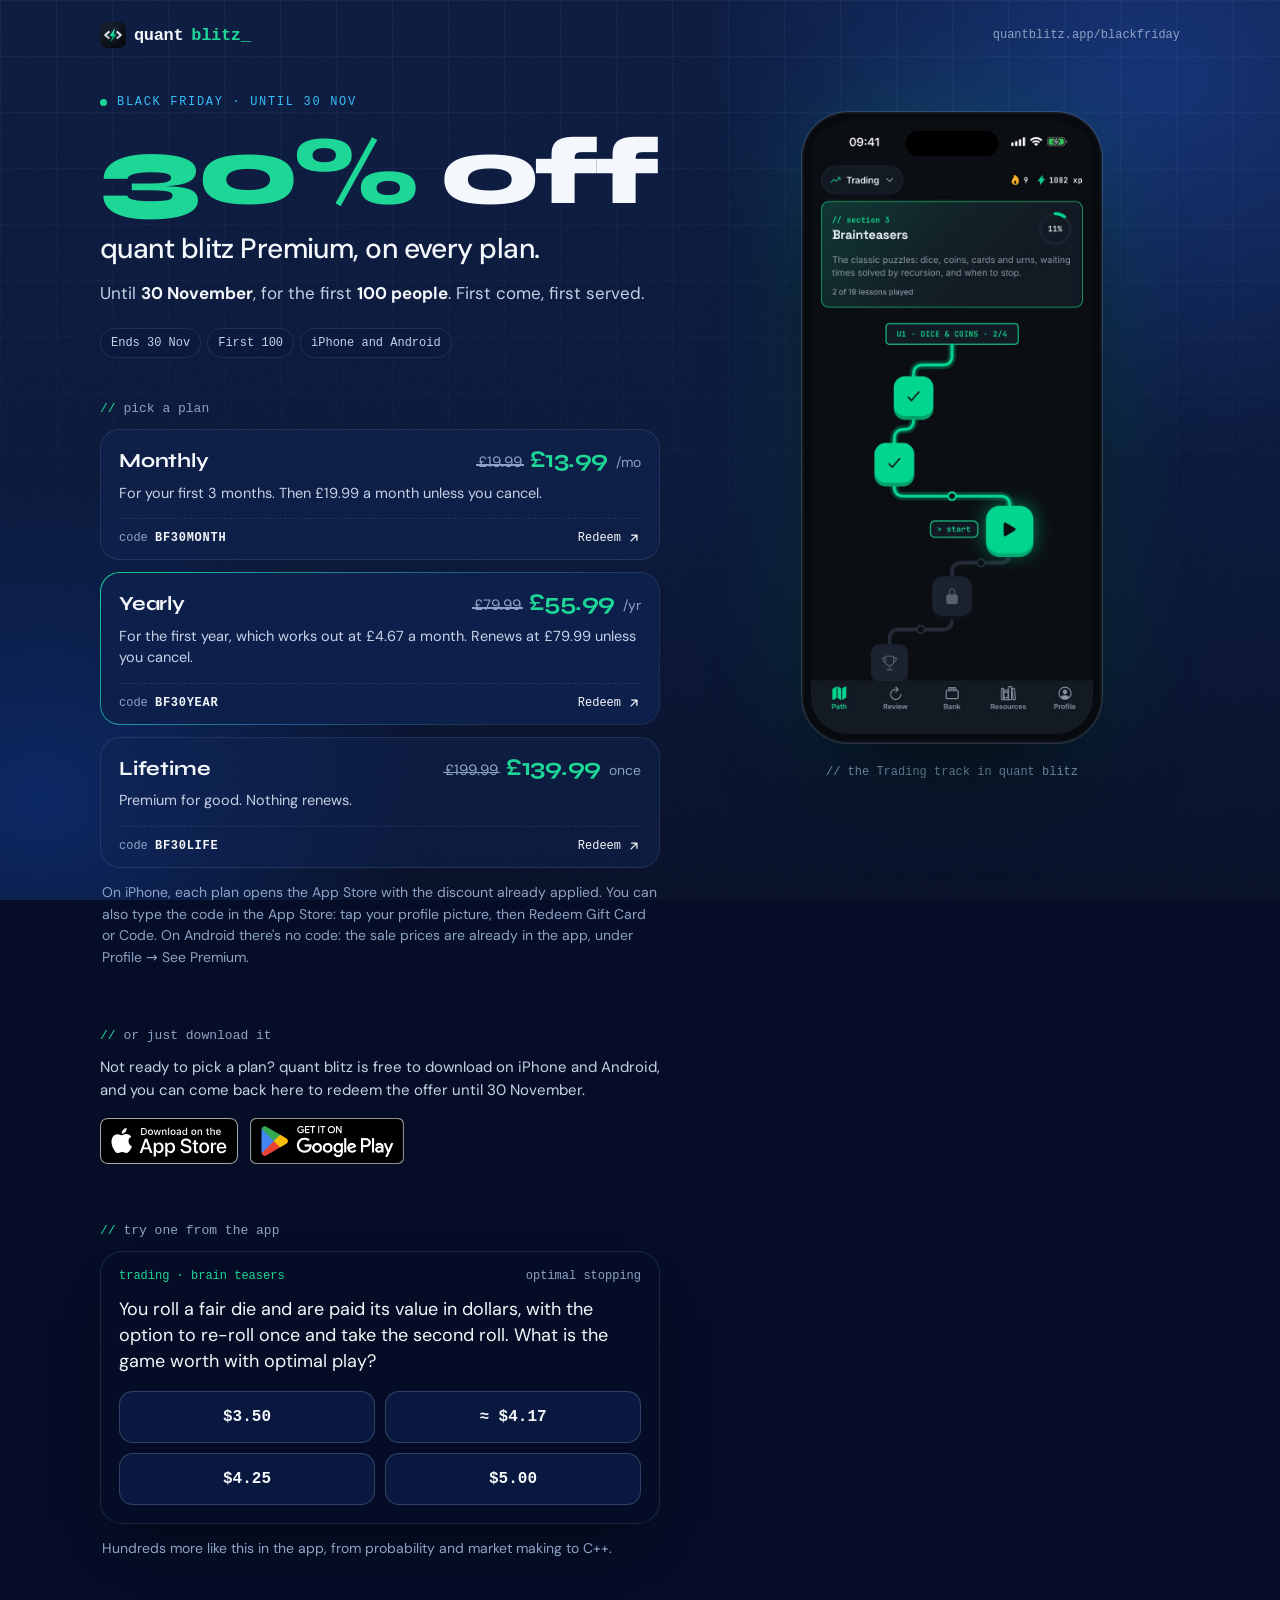
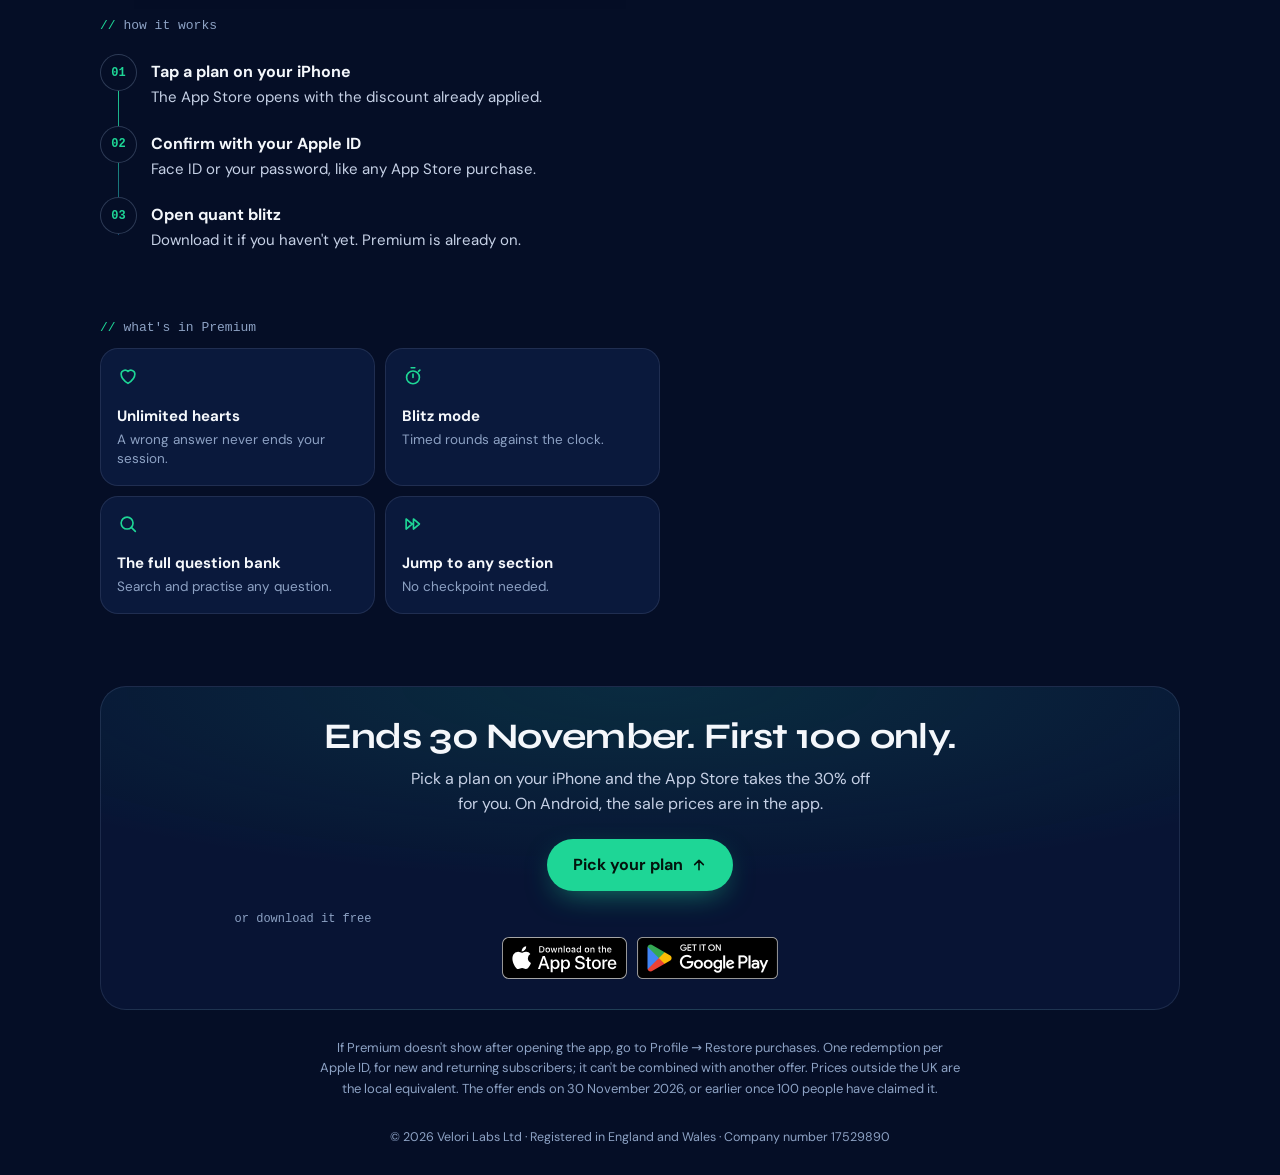
==== commit a906d64f: "Update quant blitz pages" ====
--- a/blackfriday/index.html
+++ b/blackfriday/index.html
@@ -982,18 +982,21 @@
               class="plan"
               data-reveal
               style="--d: 0.36s"
-              href="https://apps.apple.com/redeem?ctx=offercodes&amp;id=6820223409&amp;code=BFMONTH"
+              href="https://apps.apple.com/redeem?ctx=offercodes&amp;id=6820223409&amp;code=BF30MONTH"
             >
               <div class="plan-row">
                 <span class="name">Monthly</span>
                 <span class="price"
-                  ><s class="was">£19.99</s><span class="now">£13.99</span
-                  ><span class="per">/mo</span></span
+                  ><s class="was" data-price="m0">£19.99</s
+                  ><span class="now" data-price="m1">£13.99</span><span class="per">/mo</span></span
                 >
               </div>
-              <p class="note">For your first 3 months. Then £19.99 a month unless you cancel.</p>
+              <p class="note">
+                For your first 3 months. Then <span data-price="m0">£19.99</span> a month unless you
+                cancel.
+              </p>
               <div class="plan-foot">
-                <span>code <b>BFMONTH</b></span>
+                <span>code <b>BF30MONTH</b></span>
                 <span class="go"
                   >Redeem
                   <svg
@@ -1015,21 +1018,21 @@
               class="plan featured"
               data-reveal
               style="--d: 0.44s"
-              href="https://apps.apple.com/redeem?ctx=offercodes&amp;id=6820223409&amp;code=BFYEAR"
+              href="https://apps.apple.com/redeem?ctx=offercodes&amp;id=6820223409&amp;code=BF30YEAR"
             >
               <div class="plan-row">
                 <span class="name">Yearly</span>
                 <span class="price"
-                  ><s class="was">£79.99</s><span class="now">£55.99</span
-                  ><span class="per">/yr</span></span
+                  ><s class="was" data-price="y0">£79.99</s
+                  ><span class="now" data-price="y1">£55.99</span><span class="per">/yr</span></span
                 >
               </div>
               <p class="note">
-                For the first year, which works out at £4.67 a month. Renews at £79.99 unless you
-                cancel.
+                For the first year, which works out at <span data-price="ypm">£4.67</span> a month.
+                Renews at <span data-price="y0">£79.99</span> unless you cancel.
               </p>
               <div class="plan-foot">
-                <span>code <b>BFYEAR</b></span>
+                <span>code <b>BF30YEAR</b></span>
                 <span class="go"
                   >Redeem
                   <svg
@@ -1051,18 +1054,19 @@
               class="plan"
               data-reveal
               style="--d: 0.52s"
-              href="https://apps.apple.com/redeem?ctx=offercodes&amp;id=6820223409&amp;code=BFLIFE"
+              href="https://apps.apple.com/redeem?ctx=offercodes&amp;id=6820223409&amp;code=BF30LIFE"
             >
               <div class="plan-row">
                 <span class="name">Lifetime</span>
                 <span class="price"
-                  ><s class="was">£199.99</s><span class="now">£139.99</span
+                  ><s class="was" data-price="l0">£199.99</s
+                  ><span class="now" data-price="l1">£139.99</span
                   ><span class="per">once</span></span
                 >
               </div>
               <p class="note">Premium for good. Nothing renews.</p>
               <div class="plan-foot">
-                <span>code <b>BFLIFE</b></span>
+                <span>code <b>BF30LIFE</b></span>
                 <span class="go"
                   >Redeem
                   <svg
@@ -1081,6 +1085,7 @@
               </div>
             </a>
           </div>
+          <p class="hint" id="price-region" hidden></p>
           <p class="hint" data-reveal>
             On iPhone, each plan opens the App Store with the discount already applied. You can also
             type the code in the App Store: tap your profile picture, then Redeem Gift Card or Code.
@@ -1312,6 +1317,342 @@
       <a class="btn" href="#plans">Pick a plan</a>
     </div>
 
+    <script id="bf-prices" type="application/json">
+      {
+        "prices": {
+          "GB": { "c": "GBP", "m": [19.99, 13.99], "y": [79.99, 55.99], "l": [199.99, 139.99] },
+          "IE": { "c": "EUR", "m": [22.99, 14.99], "y": [89.99, 59.99], "l": [229.99, 149.99] },
+          "US": { "c": "USD", "m": [19.99, 13.99], "y": [79.99, 55.99], "l": [199.99, 139.99] },
+          "CA": { "c": "CAD", "m": [24.99, 14.99], "y": [99.99, 69.99], "l": [249.99, 149.99] },
+          "AU": { "c": "AUD", "m": [29.99, 19.99], "y": [129.99, 89.99], "l": [299.99, 199.99] },
+          "NZ": { "c": "NZD", "m": [39.99, 24.99], "y": [149.99, 99.99], "l": [399.99, 249.99] },
+          "SG": { "c": "SGD", "m": [29.98, 19.98], "y": [99.98, 69.98], "l": [299.98, 199.98] },
+          "HK": { "c": "HKD", "m": [148, 98], "y": [588, 388], "l": [1488, 988] },
+          "IN": { "c": "INR", "m": [1999, 1299], "y": [7900, 4999], "l": [19900, 12900] },
+          "CH": { "c": "CHF", "m": [18, 12], "y": [70, 40], "l": [180, 120] },
+          "FR": { "c": "EUR", "m": [22.99, 14.99], "y": [89.99, 59.99], "l": [229.99, 149.99] },
+          "DE": { "c": "EUR", "m": [22.99, 14.99], "y": [89.99, 59.99], "l": [229.99, 149.99] },
+          "NL": { "c": "EUR", "m": [22.99, 14.99], "y": [89.99, 59.99], "l": [229.99, 149.99] },
+          "ES": { "c": "EUR", "m": [22.99, 14.99], "y": [89.99, 59.99], "l": [229.99, 149.99] },
+          "IT": { "c": "EUR", "m": [22.99, 14.99], "y": [89.99, 59.99], "l": [229.99, 149.99] },
+          "BE": { "c": "EUR", "m": [22.99, 14.99], "y": [89.99, 59.99], "l": [229.99, 149.99] },
+          "AT": { "c": "EUR", "m": [22.99, 14.99], "y": [89.99, 59.99], "l": [229.99, 149.99] },
+          "PT": { "c": "EUR", "m": [22.99, 14.99], "y": [89.99, 59.99], "l": [229.99, 149.99] },
+          "FI": { "c": "EUR", "m": [22.99, 14.99], "y": [89.99, 59.99], "l": [229.99, 149.99] },
+          "GR": { "c": "EUR", "m": [22.99, 14.99], "y": [89.99, 59.99], "l": [229.99, 149.99] },
+          "LU": { "c": "EUR", "m": [22.99, 14.99], "y": [89.99, 59.99], "l": [229.99, 149.99] },
+          "EE": { "c": "EUR", "m": [22.99, 14.99], "y": [89.99, 59.99], "l": [229.99, 149.99] },
+          "LV": { "c": "EUR", "m": [22.99, 14.99], "y": [89.99, 59.99], "l": [229.99, 149.99] },
+          "LT": { "c": "EUR", "m": [22.99, 14.99], "y": [89.99, 59.99], "l": [229.99, 149.99] },
+          "SK": { "c": "EUR", "m": [22.99, 14.99], "y": [89.99, 59.99], "l": [229.99, 149.99] },
+          "SI": { "c": "EUR", "m": [22.99, 14.99], "y": [89.99, 59.99], "l": [229.99, 149.99] },
+          "HR": { "c": "EUR", "m": [22.99, 14.99], "y": [89.99, 59.99], "l": [229.99, 149.99] },
+          "CY": { "c": "EUR", "m": [22.99, 14.99], "y": [89.99, 59.99], "l": [229.99, 149.99] },
+          "MT": { "c": "EUR", "m": [22.99, 14.99], "y": [89.99, 59.99], "l": [229.99, 149.99] },
+          "BG": { "c": "EUR", "m": [22.99, 14.99], "y": [89.99, 59.99], "l": [229.99, 149.99] },
+          "SE": { "c": "SEK", "m": [249, 149], "y": [999, 699], "l": [2495, 1495] },
+          "DK": { "c": "DKK", "m": [179, 119], "y": [699, 399], "l": [1799, 1199] },
+          "NO": { "c": "NOK", "m": [249, 149], "y": [999, 699], "l": [2490, 1490] },
+          "PL": { "c": "PLN", "m": [99.99, 59.99], "y": [399.99, 249.99], "l": [999.99, 599.99] },
+          "CZ": { "c": "CZK", "m": [499, 349], "y": [1990, 1290], "l": [4990, 3490] },
+          "HU": { "c": "HUF", "m": [8990, 5990], "y": [34990, 22990], "l": [89990, 59990] },
+          "RO": { "c": "RON", "m": [99.99, 69.99], "y": [399.99, 249.99], "l": [999.99, 699.99] },
+          "UA": { "c": "USD", "m": [22.99, 14.99], "y": [99.99, 69.99], "l": [229.99, 149.99] },
+          "TR": {
+            "c": "TRY",
+            "m": [999.99, 699.99],
+            "y": [3999.99, 2499.99],
+            "l": [9999.99, 6999.99]
+          },
+          "IL": { "c": "ILS", "m": [59.9, 39.9], "y": [249.9, 149.9], "l": [599.9, 399.9] },
+          "AE": { "c": "AED", "m": [79.99, 49.99], "y": [299.99, 199.99], "l": [799.99, 499.99] },
+          "SA": { "c": "SAR", "m": [89.99, 59.99], "y": [349.99, 229.99], "l": [899.99, 599.99] },
+          "QA": { "c": "QAR", "m": [69.99, 39.99], "y": [299.99, 199.99], "l": [699.99, 399.99] },
+          "KW": { "c": "USD", "m": [19.99, 13.99], "y": [79.99, 55.99], "l": [199.99, 139.99] },
+          "EG": {
+            "c": "EGP",
+            "m": [999.99, 699.99],
+            "y": [3999.99, 2499.99],
+            "l": [9999.99, 6999.99]
+          },
+          "ZA": {
+            "c": "ZAR",
+            "m": [399.99, 249.99],
+            "y": [1499.99, 999.99],
+            "l": [3999.99, 2499.99]
+          },
+          "NG": { "c": "NGN", "m": [29900, 19900], "y": [129900, 89900], "l": [299900, 199900] },
+          "KE": { "c": "USD", "m": [22.99, 14.99], "y": [99.99, 69.99], "l": [229.99, 149.99] },
+          "PK": { "c": "PKR", "m": [4900, 2900], "y": [19900, 12900], "l": [49900, 34900] },
+          "JP": { "c": "JPY", "m": [3000, 2000], "y": [13000, 9000], "l": [30000, 20000] },
+          "KR": { "c": "KRW", "m": [33000, 22000], "y": [129000, 88000], "l": [349000, 229000] },
+          "TW": { "c": "TWD", "m": [690, 390], "y": [2490, 1490], "l": [6990, 4490] },
+          "VN": {
+            "c": "VND",
+            "m": [599000, 399000],
+            "y": [2499000, 1499000],
+            "l": [5999000, 3999000]
+          },
+          "TH": { "c": "THB", "m": [699, 399], "y": [2990, 1990], "l": [6990, 3990] },
+          "MY": { "c": "MYR", "m": [99.9, 59.9], "y": [399.9, 249.9], "l": [999.9, 599.9] },
+          "ID": {
+            "c": "IDR",
+            "m": [399000, 249000],
+            "y": [1499000, 999000],
+            "l": [3999000, 2499000]
+          },
+          "PH": { "c": "PHP", "m": [1290, 899], "y": [4990, 3490], "l": [12990, 8990] },
+          "BR": { "c": "BRL", "m": [129.9, 79.9], "y": [499.9, 349.9], "l": [1299.9, 899.9] },
+          "MX": { "c": "MXN", "m": [399, 249], "y": [1799, 1199], "l": [3999, 2499] },
+          "AR": { "c": "USD", "m": [19.99, 13.99], "y": [79.99, 55.99], "l": [199.99, 139.99] },
+          "CL": { "c": "CLP", "m": [22990, 14990], "y": [99990, 59990], "l": [229990, 149990] },
+          "CO": { "c": "COP", "m": [99900, 59900], "y": [399900, 249900], "l": [999900, 599900] },
+          "PE": { "c": "PEN", "m": [89.9, 59.9], "y": [349.9, 229.9], "l": [899.9, 599.9] }
+        },
+        "zones": {
+          "Asia/Dubai": "AE",
+          "America/Argentina/Buenos_Aires": "AR",
+          "America/Argentina/Cordoba": "AR",
+          "America/Argentina/Salta": "AR",
+          "America/Argentina/Jujuy": "AR",
+          "America/Argentina/Tucuman": "AR",
+          "America/Argentina/Catamarca": "AR",
+          "America/Argentina/La_Rioja": "AR",
+          "America/Argentina/San_Juan": "AR",
+          "America/Argentina/Mendoza": "AR",
+          "America/Argentina/San_Luis": "AR",
+          "America/Argentina/Rio_Gallegos": "AR",
+          "America/Argentina/Ushuaia": "AR",
+          "Europe/Vienna": "AT",
+          "Australia/Lord_Howe": "AU",
+          "Antarctica/Macquarie": "AU",
+          "Australia/Hobart": "AU",
+          "Australia/Melbourne": "AU",
+          "Australia/Sydney": "AU",
+          "Australia/Broken_Hill": "AU",
+          "Australia/Brisbane": "AU",
+          "Australia/Lindeman": "AU",
+          "Australia/Adelaide": "AU",
+          "Australia/Darwin": "AU",
+          "Australia/Perth": "AU",
+          "Australia/Eucla": "AU",
+          "Europe/Brussels": "BE",
+          "Europe/Sofia": "BG",
+          "America/Noronha": "BR",
+          "America/Belem": "BR",
+          "America/Fortaleza": "BR",
+          "America/Recife": "BR",
+          "America/Araguaina": "BR",
+          "America/Maceio": "BR",
+          "America/Bahia": "BR",
+          "America/Sao_Paulo": "BR",
+          "America/Campo_Grande": "BR",
+          "America/Cuiaba": "BR",
+          "America/Santarem": "BR",
+          "America/Porto_Velho": "BR",
+          "America/Boa_Vista": "BR",
+          "America/Manaus": "BR",
+          "America/Eirunepe": "BR",
+          "America/Rio_Branco": "BR",
+          "America/St_Johns": "CA",
+          "America/Halifax": "CA",
+          "America/Glace_Bay": "CA",
+          "America/Moncton": "CA",
+          "America/Goose_Bay": "CA",
+          "America/Blanc-Sablon": "CA",
+          "America/Toronto": "CA",
+          "America/Iqaluit": "CA",
+          "America/Atikokan": "CA",
+          "America/Winnipeg": "CA",
+          "America/Resolute": "CA",
+          "America/Rankin_Inlet": "CA",
+          "America/Regina": "CA",
+          "America/Swift_Current": "CA",
+          "America/Edmonton": "CA",
+          "America/Cambridge_Bay": "CA",
+          "America/Inuvik": "CA",
+          "America/Vancouver": "CA",
+          "America/Creston": "CA",
+          "America/Dawson_Creek": "CA",
+          "America/Fort_Nelson": "CA",
+          "America/Whitehorse": "CA",
+          "America/Dawson": "CA",
+          "Europe/Zurich": "CH",
+          "America/Santiago": "CL",
+          "America/Coyhaique": "CL",
+          "America/Punta_Arenas": "CL",
+          "Pacific/Easter": "CL",
+          "America/Bogota": "CO",
+          "Asia/Nicosia": "CY",
+          "Asia/Famagusta": "CY",
+          "Europe/Prague": "CZ",
+          "Europe/Berlin": "DE",
+          "Europe/Busingen": "DE",
+          "Europe/Copenhagen": "DK",
+          "Europe/Tallinn": "EE",
+          "Africa/Cairo": "EG",
+          "Europe/Madrid": "ES",
+          "Africa/Ceuta": "ES",
+          "Atlantic/Canary": "ES",
+          "Europe/Helsinki": "FI",
+          "Europe/Paris": "FR",
+          "Europe/London": "GB",
+          "Europe/Athens": "GR",
+          "Asia/Hong_Kong": "HK",
+          "Europe/Zagreb": "HR",
+          "Europe/Budapest": "HU",
+          "Asia/Jakarta": "ID",
+          "Asia/Pontianak": "ID",
+          "Asia/Makassar": "ID",
+          "Asia/Jayapura": "ID",
+          "Europe/Dublin": "IE",
+          "Asia/Jerusalem": "IL",
+          "Asia/Kolkata": "IN",
+          "Europe/Rome": "IT",
+          "Asia/Tokyo": "JP",
+          "Africa/Nairobi": "KE",
+          "Asia/Seoul": "KR",
+          "Asia/Kuwait": "KW",
+          "Europe/Vilnius": "LT",
+          "Europe/Luxembourg": "LU",
+          "Europe/Riga": "LV",
+          "Europe/Malta": "MT",
+          "America/Mexico_City": "MX",
+          "America/Cancun": "MX",
+          "America/Merida": "MX",
+          "America/Monterrey": "MX",
+          "America/Matamoros": "MX",
+          "America/Chihuahua": "MX",
+          "America/Ciudad_Juarez": "MX",
+          "America/Ojinaga": "MX",
+          "America/Mazatlan": "MX",
+          "America/Bahia_Banderas": "MX",
+          "America/Hermosillo": "MX",
+          "America/Tijuana": "MX",
+          "Asia/Kuala_Lumpur": "MY",
+          "Asia/Kuching": "MY",
+          "Africa/Lagos": "NG",
+          "Europe/Amsterdam": "NL",
+          "Europe/Oslo": "NO",
+          "Pacific/Auckland": "NZ",
+          "Pacific/Chatham": "NZ",
+          "America/Lima": "PE",
+          "Asia/Manila": "PH",
+          "Asia/Karachi": "PK",
+          "Europe/Warsaw": "PL",
+          "Europe/Lisbon": "PT",
+          "Atlantic/Madeira": "PT",
+          "Atlantic/Azores": "PT",
+          "Asia/Qatar": "QA",
+          "Europe/Bucharest": "RO",
+          "Europe/Simferopol": "UA",
+          "Asia/Riyadh": "SA",
+          "Europe/Stockholm": "SE",
+          "Asia/Singapore": "SG",
+          "Europe/Ljubljana": "SI",
+          "Europe/Bratislava": "SK",
+          "Asia/Bangkok": "TH",
+          "Europe/Istanbul": "TR",
+          "Asia/Taipei": "TW",
+          "Europe/Kyiv": "UA",
+          "America/New_York": "US",
+          "America/Detroit": "US",
+          "America/Kentucky/Louisville": "US",
+          "America/Kentucky/Monticello": "US",
+          "America/Indiana/Indianapolis": "US",
+          "America/Indiana/Vincennes": "US",
+          "America/Indiana/Winamac": "US",
+          "America/Indiana/Marengo": "US",
+          "America/Indiana/Petersburg": "US",
+          "America/Indiana/Vevay": "US",
+          "America/Chicago": "US",
+          "America/Indiana/Tell_City": "US",
+          "America/Indiana/Knox": "US",
+          "America/Menominee": "US",
+          "America/North_Dakota/Center": "US",
+          "America/North_Dakota/New_Salem": "US",
+          "America/North_Dakota/Beulah": "US",
+          "America/Denver": "US",
+          "America/Boise": "US",
+          "America/Phoenix": "US",
+          "America/Los_Angeles": "US",
+          "America/Anchorage": "US",
+          "America/Juneau": "US",
+          "America/Sitka": "US",
+          "America/Metlakatla": "US",
+          "America/Yakutat": "US",
+          "America/Nome": "US",
+          "America/Adak": "US",
+          "Pacific/Honolulu": "US",
+          "Asia/Ho_Chi_Minh": "VN",
+          "Africa/Johannesburg": "ZA",
+          "Asia/Calcutta": "IN",
+          "Asia/Saigon": "VN",
+          "Europe/Kiev": "UA",
+          "America/Buenos_Aires": "AR",
+          "America/Montreal": "CA",
+          "Europe/Belfast": "GB",
+          "Australia/Canberra": "AU",
+          "Australia/ACT": "AU",
+          "Australia/NSW": "AU",
+          "Australia/Victoria": "AU",
+          "Australia/Queensland": "AU",
+          "US/Eastern": "US",
+          "US/Central": "US",
+          "US/Mountain": "US",
+          "US/Pacific": "US"
+        }
+      }
+    </script>
+    <!-- /bf-prices -->
+    <script>
+      // Local prices: the cards show pounds by default. Visitors elsewhere see their own App Store's
+      // prices in their currency, picked from the browser's time zone (nothing is sent anywhere);
+      // ?country=US overrides it. The table above is written by qdev-asc/bf-localize.mjs.
+      (() => {
+        try {
+          const { prices, zones } = JSON.parse(document.getElementById('bf-prices').textContent);
+          const asked = new URLSearchParams(location.search).get('country');
+          const zone = Intl.DateTimeFormat().resolvedOptions().timeZone;
+          let country = (asked || zones[zone] || '').toUpperCase();
+          if (!prices[country] && !zone) {
+            country = ((navigator.language || '').split('-')[1] || '').toUpperCase();
+          }
+          const local = prices[country];
+          if (!local || country === 'GB') return;
+          // Whole amounts (₹1,999, ¥2,000) without decimals, as the App Store writes them.
+          const money = (value) =>
+            new Intl.NumberFormat(navigator.language || 'en', {
+              style: 'currency',
+              currency: local.c,
+              ...(Number.isInteger(value)
+                ? { minimumFractionDigits: 0, maximumFractionDigits: 0 }
+                : {}),
+            }).format(value);
+          const values = {
+            m0: local.m[0],
+            m1: local.m[1],
+            y0: local.y[0],
+            y1: local.y[1],
+            l0: local.l[0],
+            l1: local.l[1],
+            ypm: local.y[1] / 12,
+          };
+          document.querySelectorAll('[data-price]').forEach((el) => {
+            el.textContent = money(values[el.dataset.price]);
+          });
+          const where = new Intl.DisplayNames([navigator.language || 'en'], { type: 'region' }).of(
+            country,
+          );
+          const note = document.getElementById('price-region');
+          note.textContent = `Prices for ${where}, in ${local.c}. The App Store shows your exact price before you pay.`;
+          note.hidden = false;
+        } catch {
+          // The pound prices stay.
+        }
+      })();
+    </script>
+
     <script>
       (() => {
         // Entrances: reveal each marked element once as it scrolls into view, then drop its stagger
